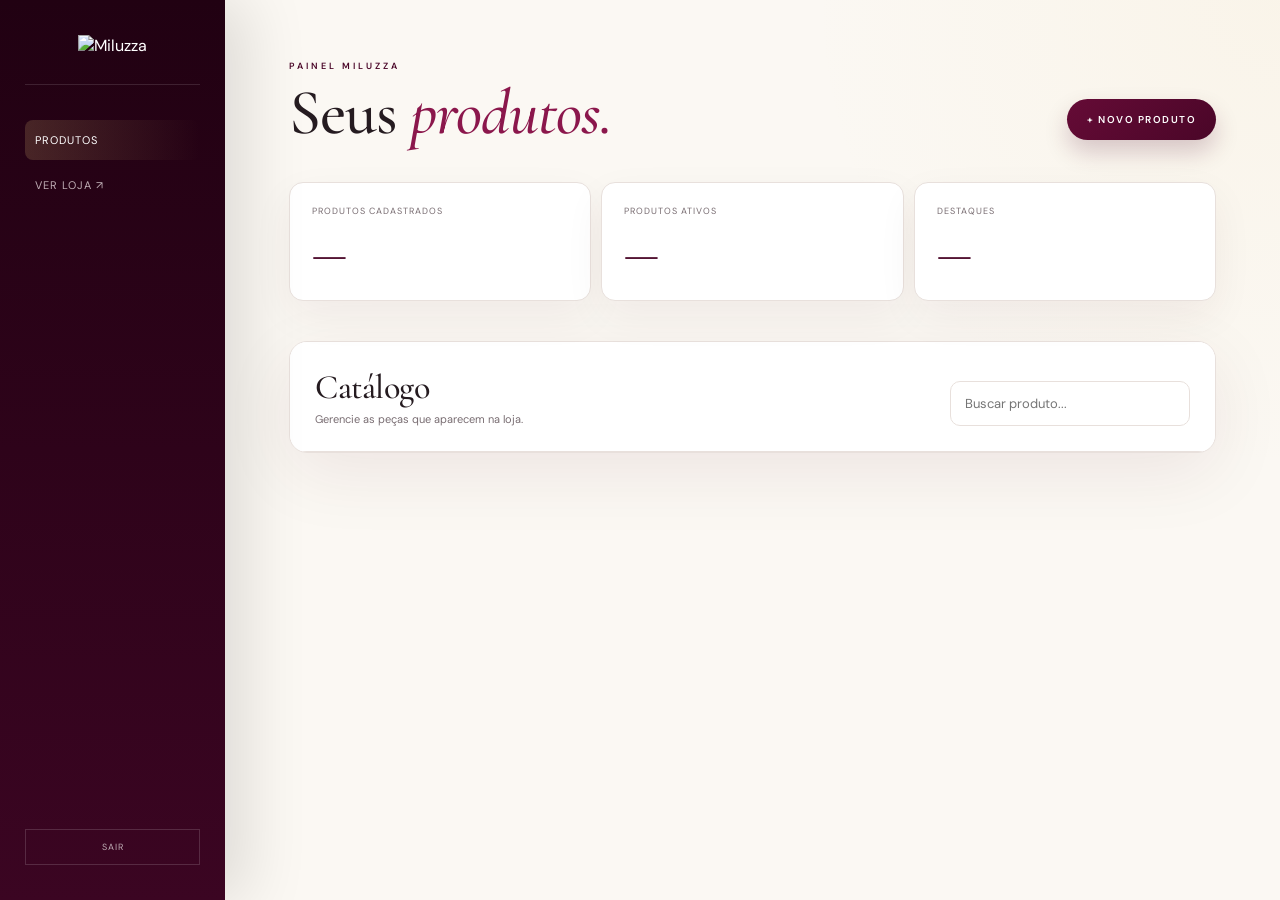
==== admin/index.html @ e1907a56 "Recuperacao completa do projeto Miluzza" ====
<!DOCTYPE html>
<html lang="pt-BR">
<head>
<meta charset="UTF-8">
<meta name="viewport" content="width=device-width, initial-scale=1.0">
<title>Miluzza · Painel administrativo</title>
<link rel="preconnect" href="https://fonts.googleapis.com">
<link rel="preconnect" href="https://fonts.gstatic.com" crossorigin>
<link href="https://fonts.googleapis.com/css2?family=Cormorant+Garamond:wght@400;500;600&family=DM+Sans:wght@400;500;600&display=swap" rel="stylesheet">
<link rel="stylesheet" href="admin.css">
</head>
<body class="admin-page">
<aside class="sidebar">
  <div class="side-logo"><img src="../assets/images/logo-transparent.png" alt="Miluzza"></div>
  <nav>
    <a class="active" href="#produtos">Produtos</a>
    <a href="../index.html" target="_blank">Ver loja ↗</a>
  </nav>
  <button id="logoutBtn" class="logout">Sair</button>
</aside>

<main class="admin-main">
  <header class="admin-header">
    <div>
      <p class="eyebrow dark">PAINEL MILUZZA</p>
      <h1>Seus <em>produtos.</em></h1>
    </div>
    <button id="newProductBtn" class="admin-btn">+ Novo produto</button>
  </header>

  <section class="stats">
    <div><span>Produtos cadastrados</span><strong id="totalProducts">—</strong></div>
    <div><span>Produtos ativos</span><strong id="activeProducts">—</strong></div>
    <div><span>Destaques</span><strong id="featuredProducts">—</strong></div>
  </section>

  <section class="products-panel" id="produtos">
    <div class="panel-top">
      <div>
        <h2>Catálogo</h2>
        <p>Gerencie as peças que aparecem na loja.</p>
      </div>
      <input id="adminSearch" type="search" placeholder="Buscar produto...">
    </div>
    <div id="productList" class="admin-product-list"></div>
  </section>
</main>

<div class="modal" id="productModal">
  <div class="modal-card">
    <button class="modal-close" id="closeModal">×</button>
    <p class="eyebrow dark">CADASTRAR / EDITAR</p>
    <h2 id="modalTitle">Novo <em>produto</em></h2>
    <form id="productForm">
      <input type="hidden" id="productId">
      <div class="form-grid">
        <label>Nome do produto<input id="name" required placeholder="Ex.: Colar Riviera"></label>
        <label>Categoria
          <select id="category" required>
            <option value="">Selecione</option>
            <option>Colares</option><option>Brincos</option><option>Anéis</option><option>Pulseiras</option>
          </select>
        </label>
        <label>Preço<input id="price" required placeholder="R$ 149,90"></label>
        <label>
  Imagem do produto
  <input
    id="image"
    required
    readonly
    placeholder="A URL será preenchida automaticamente"
  >
</label>
      </div>

<div class="cloudinary-box">
  <div>
    <strong>Imagem do produto</strong>
    <small>
      Escolha uma foto do produto. Ela será enviada automaticamente
      para o Cloudinary.
    </small>
  </div>

  <input
    type="file"
    id="cloudinaryFile"
    accept="image/jpeg,image/png,image/webp"
    hidden
  >

  <button
    type="button"
    id="cloudinaryBtn"
    class="secondary-btn">
    Escolher foto
  </button>

  <p id="cloudinaryMessage"></p>

  <div id="imagePreview" style="display:none;">
    <img
      id="imagePreviewImg"
      alt="Pré-visualização da imagem"
      style="max-width:180px;border-radius:12px;margin-top:12px;">
  </div>
</div>

      <label>Descrição<textarea id="description" rows="4" placeholder="Descreva a peça..."></textarea></label>

      <div class="check-grid">
        <label class="check"><input type="checkbox" id="featured"> Produto em destaque</label>
        <label class="check"><input type="checkbox" id="newProduct"> Produto novo</label>
        <label class="check"><input type="checkbox" id="active" checked> Produto ativo na loja</label>
      </div>

      <p class="form-message" id="formMessage"></p>
      <div class="modal-actions">
        <button type="button" class="secondary-btn" id="cancelBtn">Cancelar</button>
        <button type="submit" class="admin-btn">Salvar produto <span>→</span></button>
      </div>
    </form>
  </div>
</div>

<script type="module" src="admin.js?v=3"></script>
</body>
</html>
---- admin/admin.css ----
*{box-sizing:border-box;margin:0;padding:0}
:root{--wine:#4a0628;--wine2:#650b36;--deep:#210112;--gold:#e9c778;--cream:#fbf8f3;--ink:#251b20;--muted:#786c71;--line:#e8e0dc}
body{font-family:"DM Sans",sans-serif;color:var(--ink);background:var(--cream)}
button,input,select,textarea{font:inherit}button{cursor:pointer}a{text-decoration:none;color:inherit}
.eyebrow{font-size:9px;letter-spacing:3px;color:var(--gold);font-weight:600;margin-bottom:14px}.eyebrow.dark{color:var(--wine)}
.login-page{min-height:100vh;background:radial-gradient(circle at 50% 35%,#680d3b,#35031e 65%,#210112);display:flex;align-items:center;justify-content:center;padding:25px;color:white}
.login-shell{width:min(450px,100%);text-align:center}.login-brand{margin-bottom:22px}.login-brand img{width:170px;height:78px;object-fit:cover}.login-card{background:rgba(255,255,255,.97);color:var(--ink);padding:42px 38px;text-align:left;box-shadow:0 30px 100px rgba(0,0,0,.3)}.login-card h1{font:500 52px/0.85 "Cormorant Garamond";margin-bottom:20px}.login-card h1 em{font-style:italic;color:var(--wine)}.login-copy{font-size:12px;color:var(--muted);margin-bottom:30px}label{display:flex;flex-direction:column;gap:8px;font-size:10px;text-transform:uppercase;letter-spacing:1px;font-weight:600;margin-bottom:18px}input,select,textarea{border:1px solid var(--line);background:white;padding:13px 14px;outline:none;color:var(--ink);font-size:13px;text-transform:none;letter-spacing:0}input:focus,select:focus,textarea:focus{border-color:var(--wine)}textarea{resize:vertical}.admin-btn{border:0;background:var(--wine);color:white;padding:14px 20px;font-size:10px;text-transform:uppercase;letter-spacing:1.5px;font-weight:600;display:inline-flex;align-items:center;gap:24px}.admin-btn:hover{background:var(--wine2)}.admin-btn span{font-size:17px}.login-card .admin-btn{width:100%;justify-content:center;margin-top:5px}.form-message{font-size:11px;color:var(--wine);margin-top:12px;min-height:15px}.back-store{display:block;color:#c9b7c0;font-size:10px;text-transform:uppercase;letter-spacing:1px;margin-top:20px}
.admin-page{min-height:100vh;display:flex}.sidebar{width:225px;background:var(--deep);color:white;min-height:100vh;position:fixed;left:0;top:0;padding:35px 25px;display:flex;flex-direction:column}.side-logo{border-bottom:1px solid rgba(255,255,255,.12);padding-bottom:28px}.side-logo img{width:130px;height:60px;object-fit:cover}.sidebar nav{display:flex;flex-direction:column;gap:5px;margin-top:35px}.sidebar nav a{padding:13px 10px;color:#bfaeb5;font-size:11px;text-transform:uppercase;letter-spacing:1px}.sidebar nav a.active,.sidebar nav a:hover{color:white;background:rgba(255,255,255,.07)}.logout{margin-top:auto;border:1px solid rgba(255,255,255,.15);background:none;color:#bfaeb5;padding:11px;text-transform:uppercase;letter-spacing:1px;font-size:9px}.logout:hover{color:white;border-color:rgba(255,255,255,.4)}
.admin-main{margin-left:225px;width:calc(100% - 225px);padding:60px clamp(25px,5vw,75px)}.admin-header{display:flex;justify-content:space-between;align-items:end;gap:25px;margin-bottom:42px}.admin-header h1{font:500 clamp(45px,5vw,65px)/.85 "Cormorant Garamond"}.admin-header h1 em{font-style:italic;color:var(--wine)}
.stats{display:grid;grid-template-columns:repeat(3,1fr);gap:10px;margin-bottom:40px}.stats div{background:white;border:1px solid var(--line);padding:22px}.stats span{display:block;color:var(--muted);font-size:9px;text-transform:uppercase;letter-spacing:1px;margin-bottom:10px}.stats strong{font:500 38px "Cormorant Garamond";color:var(--wine)}
.products-panel{background:white;border:1px solid var(--line)}.panel-top{padding:25px;border-bottom:1px solid var(--line);display:flex;align-items:end;justify-content:space-between;gap:20px}.panel-top h2{font:500 34px "Cormorant Garamond"}.panel-top p{font-size:11px;color:var(--muted);margin-top:4px}.panel-top input{width:240px}.admin-product-list{padding:0 20px}.admin-product-row{display:grid;grid-template-columns:60px 1fr 130px 80px 160px;gap:18px;align-items:center;padding:15px 5px;border-bottom:1px solid var(--line)}.admin-product-row:last-child{border-bottom:0}.admin-thumb{width:58px;height:58px;background:#eee;overflow:hidden}.admin-thumb img{width:100%;height:100%;object-fit:cover}.admin-product-name strong{display:block;font:500 22px "Cormorant Garamond"}.admin-product-name span{display:block;font-size:9px;text-transform:uppercase;letter-spacing:1px;color:var(--muted);margin-top:3px}.admin-price{font-size:11px;color:var(--wine);font-weight:600}.status{font-size:9px;text-transform:uppercase;letter-spacing:1px}.status.on{color:#367a55}.status.off{color:#a15d5d}.row-actions{display:flex;gap:6px;justify-content:flex-end}.row-actions button,.secondary-btn{border:1px solid var(--line);background:white;padding:9px 10px;font-size:9px;text-transform:uppercase;letter-spacing:.7px}.row-actions button:hover,.secondary-btn:hover{border-color:var(--wine);color:var(--wine)}.row-actions .danger:hover{color:#9a3333;border-color:#9a3333}.empty-state{padding:70px 20px;text-align:center;color:var(--muted);display:flex;flex-direction:column;gap:8px;font-size:12px}.empty-state strong{font:500 27px "Cormorant Garamond";color:var(--ink)}
.modal{position:fixed;inset:0;background:rgba(33,1,18,.75);z-index:100;display:none;align-items:center;justify-content:center;padding:20px;overflow:auto}.modal.open{display:flex}.modal-card{width:min(760px,100%);background:var(--cream);padding:38px;position:relative;max-height:95vh;overflow:auto}.modal-card h2{font:500 43px "Cormorant Garamond";margin-bottom:25px}.modal-card h2 em{font-style:italic;color:var(--wine)}.modal-close{position:absolute;right:20px;top:15px;border:0;background:none;font-size:30px;color:var(--muted)}.form-grid{display:grid;grid-template-columns:1fr 1fr;gap:0 15px}.form-grid label{min-width:0}.cloudinary-box{border:1px dashed #cdbec3;background:#f8f3f0;padding:16px;margin-bottom:18px;display:flex;align-items:center;gap:18px}.cloudinary-box>div{flex:1}.cloudinary-box strong{display:block;font-size:11px;text-transform:uppercase;letter-spacing:1px}.cloudinary-box small{display:block;color:var(--muted);font-size:9px;line-height:1.5;margin-top:5px}.cloudinary-box p{font-size:9px;color:var(--wine)}.check-grid{display:flex;gap:20px;flex-wrap:wrap}.check{flex-direction:row;align-items:center;text-transform:none;letter-spacing:0;font-size:10px}.check input{width:15px;height:15px}.modal-actions{display:flex;justify-content:flex-end;gap:10px;margin-top:20px}.modal-actions .admin-btn{min-width:160px;justify-content:center}

@media(max-width:850px){.sidebar{width:72px;padding:20px 10px}.side-logo img{width:52px;height:48px}.sidebar nav a{font-size:0;text-align:center}.sidebar nav a:before{content:"•";font-size:20px}.sidebar nav a.active:before{color:var(--gold)}.logout{font-size:0}.logout:before{content:"↪";font-size:17px}.admin-main{margin-left:72px;width:calc(100% - 72px);padding:35px 20px}.admin-product-row{grid-template-columns:55px 1fr 90px}.admin-product-row .status,.admin-product-row .row-actions{grid-column:auto}.panel-top{display:block}.panel-top input{margin-top:15px;width:100%}}
@media(max-width:600px){.admin-header{display:block}.admin-header .admin-btn{margin-top:20px}.stats{grid-template-columns:1fr}.admin-product-row{grid-template-columns:50px 1fr;gap:10px}.admin-price{grid-column:2}.status{grid-column:2}.row-actions{grid-column:2;justify-content:flex-start}.form-grid{grid-template-columns:1fr}.modal-card{padding:28px 20px}.cloudinary-box{display:block}.cloudinary-box .secondary-btn{margin-top:12px}.login-card{padding:32px 25px}}


/* ===============================
   MILUZZA ADMIN LUXURY FINISH
================================ */

body.admin-page{
    background:
    radial-gradient(circle at top right, rgba(233,199,120,.08), transparent 30%),
    var(--cream);
}


/* SIDEBAR PREMIUM */

.sidebar{
    background:
    linear-gradient(180deg,#210112,#3b0522);
    box-shadow:20px 0 60px rgba(0,0,0,.12);
}

.side-logo{
    text-align:center;
}

.sidebar nav a{
    border-radius:8px;
    transition:.3s;
}

.sidebar nav a.active,
.sidebar nav a:hover{
    background:linear-gradient(
        90deg,
        rgba(233,199,120,.18),
        transparent
    );
    color:white;
}


/* HEADER */

.admin-header{
    position:relative;
}

.admin-header h1{
    letter-spacing:-1px;
}

.admin-header h1 em{
    color:#8b174c;
}


/* ESTATÍSTICAS */

.stats div{
    border-radius:14px;
    transition:.3s;
    box-shadow:0 15px 40px rgba(74,6,40,.06);
}

.stats div:hover{
    transform:translateY(-5px);
    box-shadow:0 25px 60px rgba(74,6,40,.12);
}

.stats strong{
    font-size:42px;
}


/* PAINEL PRODUTOS */

.products-panel{
    border-radius:18px;
    overflow:hidden;
    box-shadow:
    0 20px 70px rgba(74,6,40,.08);
}


.panel-top{
    background:white;
}


.panel-top h2{
    letter-spacing:-.5px;
}


/* LINHAS DE PRODUTO */

.admin-product-row{
    transition:.25s;
}

.admin-product-row:hover{
    background:#fcf8f4;
}


.admin-thumb{
    border-radius:12px;
    box-shadow:
    0 10px 25px rgba(0,0,0,.08);
}


/* BOTÕES */

.admin-btn{
    border-radius:30px;
    background:
    linear-gradient(
    135deg,
    #650b36,
    #4a0628
    );
    box-shadow:
    0 12px 25px rgba(74,6,40,.2);
}

.admin-btn:hover{
    transform:translateY(-2px);
}


/* MODAL */

.modal-card{
    border-radius:22px;
    box-shadow:
    0 40px 100px rgba(0,0,0,.35);
}


.modal-close{
    width:40px;
    height:40px;
    border-radius:50%;
}

.modal-close:hover{
    background:#eee4df;
}


/* INPUTS */

input,
select,
textarea{
    border-radius:10px;
    transition:.25s;
}

input:focus,
select:focus,
textarea:focus{
    box-shadow:
    0 0 0 3px rgba(233,199,120,.25);
}


/* CLOUDINARY */

.cloudinary-box{
    border-radius:14px;
    background:#fffaf5;
}


/* LOGIN */

.login-card{
    border-radius:24px;
}

.login-card .admin-btn{
    border-radius:30px;
}

.login-shell:before{
    content:"";
    position:absolute;
}

body{
    outline:10px solid red !important;
}
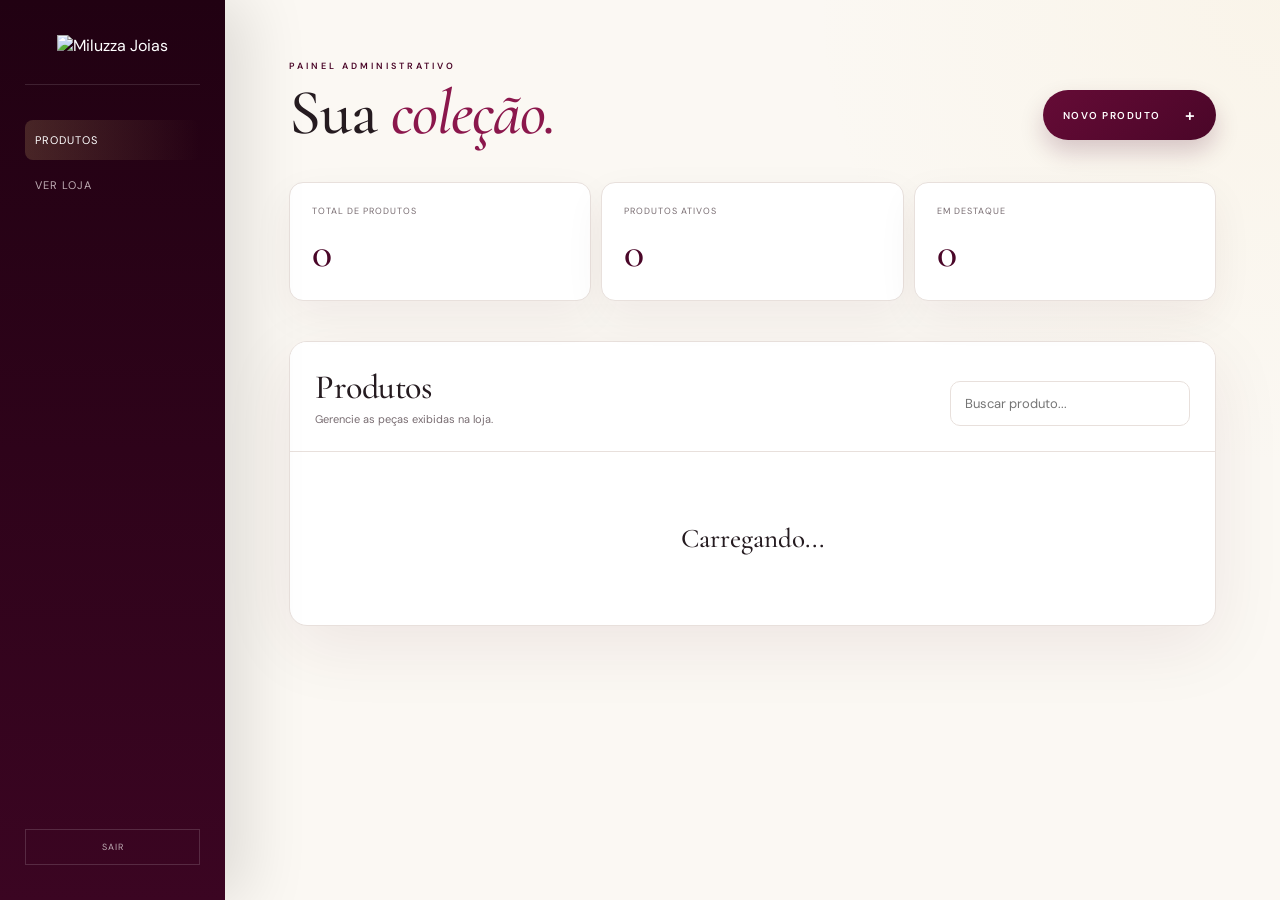
==== commit 3e4533a4: "Corrige painel administrativo Miluzza" ====
--- a/admin/index.html
+++ b/admin/index.html
@@ -1,128 +1,548 @@
 <!DOCTYPE html>
 <html lang="pt-BR">
+
 <head>
-<meta charset="UTF-8">
-<meta name="viewport" content="width=device-width, initial-scale=1.0">
-<title>Miluzza · Painel administrativo</title>
-<link rel="preconnect" href="https://fonts.googleapis.com">
-<link rel="preconnect" href="https://fonts.gstatic.com" crossorigin>
-<link href="https://fonts.googleapis.com/css2?family=Cormorant+Garamond:wght@400;500;600&family=DM+Sans:wght@400;500;600&display=swap" rel="stylesheet">
-<link rel="stylesheet" href="admin.css">
+
+    <meta charset="UTF-8">
+
+    <meta
+        name="viewport"
+        content="width=device-width, initial-scale=1.0"
+    >
+
+    <title>Miluzza · Administração</title>
+
+    <link rel="preconnect" href="https://fonts.googleapis.com">
+
+    <link
+        rel="preconnect"
+        href="https://fonts.gstatic.com"
+        crossorigin
+    >
+
+    <link
+        href="https://fonts.googleapis.com/css2?family=Cormorant+Garamond:wght@400;500;600&family=DM+Sans:wght@400;500;600&display=swap"
+        rel="stylesheet"
+    >
+
+    <link
+        rel="stylesheet"
+        href="admin.css"
+    >
+
 </head>
+
+
 <body class="admin-page">
-<aside class="sidebar">
-  <div class="side-logo"><img src="../assets/images/logo-transparent.png" alt="Miluzza"></div>
-  <nav>
-    <a class="active" href="#produtos">Produtos</a>
-    <a href="../index.html" target="_blank">Ver loja ↗</a>
-  </nav>
-  <button id="logoutBtn" class="logout">Sair</button>
-</aside>
-
-<main class="admin-main">
-  <header class="admin-header">
-    <div>
-      <p class="eyebrow dark">PAINEL MILUZZA</p>
-      <h1>Seus <em>produtos.</em></h1>
+
+
+    <!-- =====================================================
+         SIDEBAR
+    ====================================================== -->
+
+    <aside class="sidebar">
+
+        <div class="side-logo">
+
+            <img
+                src="../assets/images/logo-transparent.png"
+                alt="Miluzza Joias"
+            >
+
+        </div>
+
+
+        <nav>
+
+            <a
+                href="index.html"
+                class="active"
+            >
+                Produtos
+            </a>
+
+            <a href="../index.html">
+                Ver loja
+            </a>
+
+        </nav>
+
+
+        <button
+            type="button"
+            class="logout"
+            id="logoutBtn"
+        >
+            Sair
+        </button>
+
+    </aside>
+
+
+
+    <!-- =====================================================
+         CONTEÚDO PRINCIPAL
+    ====================================================== -->
+
+    <main class="admin-main">
+
+
+        <!-- HEADER -->
+
+        <header class="admin-header">
+
+            <div>
+
+                <p class="eyebrow dark">
+                    PAINEL ADMINISTRATIVO
+                </p>
+
+                <h1>
+                    Sua <em>coleção.</em>
+                </h1>
+
+            </div>
+
+
+            <button
+                type="button"
+                class="admin-btn"
+                id="newProductBtn"
+            >
+                Novo produto
+                <span>+</span>
+            </button>
+
+        </header>
+
+
+
+        <!-- =================================================
+             ESTATÍSTICAS
+        ================================================== -->
+
+        <section class="stats">
+
+            <div>
+
+                <span>
+                    Total de produtos
+                </span>
+
+                <strong id="totalProducts">
+                    0
+                </strong>
+
+            </div>
+
+
+            <div>
+
+                <span>
+                    Produtos ativos
+                </span>
+
+                <strong id="activeProducts">
+                    0
+                </strong>
+
+            </div>
+
+
+            <div>
+
+                <span>
+                    Em destaque
+                </span>
+
+                <strong id="featuredProducts">
+                    0
+                </strong>
+
+            </div>
+
+        </section>
+
+
+
+        <!-- =================================================
+             PRODUTOS
+        ================================================== -->
+
+        <section class="products-panel">
+
+
+            <div class="panel-top">
+
+                <div>
+
+                    <h2>
+                        Produtos
+                    </h2>
+
+                    <p>
+                        Gerencie as peças exibidas na loja.
+                    </p>
+
+                </div>
+
+
+                <input
+                    type="search"
+                    id="adminSearch"
+                    placeholder="Buscar produto..."
+                    autocomplete="off"
+                >
+
+            </div>
+
+
+
+            <div
+                class="admin-product-list"
+                id="productList"
+            >
+
+                <div class="empty-state">
+
+                    <strong>
+                        Carregando...
+                    </strong>
+
+                </div>
+
+            </div>
+
+
+        </section>
+
+
+    </main>
+
+
+
+    <!-- =====================================================
+         MODAL DE PRODUTO
+    ====================================================== -->
+
+    <div
+        class="modal"
+        id="productModal"
+    >
+
+        <div class="modal-card">
+
+
+            <button
+                type="button"
+                class="modal-close"
+                id="closeModal"
+                aria-label="Fechar"
+            >
+                ×
+            </button>
+
+
+            <h2 id="modalTitle">
+                Novo produto
+            </h2>
+
+
+            <form id="productForm">
+
+
+                <!-- ID OCULTO -->
+
+                <input
+                    type="hidden"
+                    id="productId"
+                >
+
+
+
+                <!-- DADOS DO PRODUTO -->
+
+                <div class="form-grid">
+
+
+                    <label>
+
+                        Nome do produto
+
+                        <input
+                            type="text"
+                            id="name"
+                            placeholder="Ex.: Colar Aurora"
+                            required
+                        >
+
+                    </label>
+
+
+
+                    <label>
+
+                        Categoria
+
+                        <select
+                            id="category"
+                            required
+                        >
+
+                            <option value="">
+                                Selecione
+                            </option>
+
+                            <option value="Colares">
+                                Colares
+                            </option>
+
+                            <option value="Brincos">
+                                Brincos
+                            </option>
+
+                            <option value="Anéis">
+                                Anéis
+                            </option>
+
+                            <option value="Pulseiras">
+                                Pulseiras
+                            </option>
+
+                            <option value="Conjuntos">
+                                Conjuntos
+                            </option>
+
+                            <option value="Outros">
+                                Outros
+                            </option>
+
+                        </select>
+
+                    </label>
+
+
+
+                    <label>
+
+                        Preço
+
+                        <input
+                            type="number"
+                            id="price"
+                            min="0"
+                            step="0.01"
+                            placeholder="129.90"
+                            required
+                        >
+
+                    </label>
+
+
+
+                    <label>
+
+                        Imagem
+
+                        <input
+                            type="url"
+                            id="image"
+                            placeholder="A imagem aparecerá aqui após o upload"
+                            autocomplete="off"
+                        >
+
+                    </label>
+
+
+                </div>
+
+
+
+                <!-- =================================================
+                     CLOUDINARY
+                ================================================== -->
+
+                <div class="cloudinary-box">
+
+                    <div>
+
+                        <strong>
+                            Foto do produto
+                        </strong>
+
+                        <small>
+                            Escolha uma imagem JPG, PNG ou WEBP.
+                            Ela será enviada para o Cloudinary.
+                        </small>
+
+                        <p id="cloudinaryMessage"></p>
+
+                    </div>
+
+
+                    <button
+                        type="button"
+                        class="secondary-btn"
+                        id="cloudinaryBtn"
+                    >
+                        Escolher foto
+                    </button>
+
+
+                    <input
+                        type="file"
+                        id="cloudinaryFile"
+                        accept="image/jpeg,image/png,image/webp"
+                        hidden
+                    >
+
+                </div>
+
+
+
+                <!-- PREVIEW -->
+
+                <div
+                    id="imagePreview"
+                    style="
+                        display:none;
+                        margin-bottom:20px;
+                    "
+                >
+
+                    <img
+                        id="imagePreviewImg"
+                        src=""
+                        alt="Pré-visualização"
+                        style="
+                            width:120px;
+                            height:120px;
+                            object-fit:cover;
+                            border-radius:12px;
+                            display:block;
+                        "
+                    >
+
+                </div>
+
+
+
+                <!-- DESCRIÇÃO -->
+
+                <label>
+
+                    Descrição
+
+                    <textarea
+                        id="description"
+                        rows="4"
+                        placeholder="Descreva a peça..."
+                    ></textarea>
+
+                </label>
+
+
+
+                <!-- CHECKBOXES -->
+
+                <div class="check-grid">
+
+
+                    <label class="check">
+
+                        <input
+                            type="checkbox"
+                            id="featured"
+                        >
+
+                        Produto em destaque
+
+                    </label>
+
+
+
+                    <label class="check">
+
+                        <input
+                            type="checkbox"
+                            id="newProduct"
+                        >
+
+                        Produto novo
+
+                    </label>
+
+
+
+                    <label class="check">
+
+                        <input
+                            type="checkbox"
+                            id="active"
+                            checked
+                        >
+
+                        Produto ativo na loja
+
+                    </label>
+
+
+                </div>
+
+
+
+                <!-- MENSAGEM -->
+
+                <p
+                    class="form-message"
+                    id="formMessage"
+                ></p>
+
+
+
+                <!-- AÇÕES -->
+
+                <div class="modal-actions">
+
+                    <button
+                        type="button"
+                        class="secondary-btn"
+                        id="cancelBtn"
+                    >
+                        Cancelar
+                    </button>
+
+
+                    <button
+                        type="submit"
+                        class="admin-btn"
+                    >
+                        Salvar produto
+                        <span>→</span>
+                    </button>
+
+                </div>
+
+
+            </form>
+
+
+        </div>
+
     </div>
-    <button id="newProductBtn" class="admin-btn">+ Novo produto</button>
-  </header>
-
-  <section class="stats">
-    <div><span>Produtos cadastrados</span><strong id="totalProducts">—</strong></div>
-    <div><span>Produtos ativos</span><strong id="activeProducts">—</strong></div>
-    <div><span>Destaques</span><strong id="featuredProducts">—</strong></div>
-  </section>
-
-  <section class="products-panel" id="produtos">
-    <div class="panel-top">
-      <div>
-        <h2>Catálogo</h2>
-        <p>Gerencie as peças que aparecem na loja.</p>
-      </div>
-      <input id="adminSearch" type="search" placeholder="Buscar produto...">
-    </div>
-    <div id="productList" class="admin-product-list"></div>
-  </section>
-</main>
-
-<div class="modal" id="productModal">
-  <div class="modal-card">
-    <button class="modal-close" id="closeModal">×</button>
-    <p class="eyebrow dark">CADASTRAR / EDITAR</p>
-    <h2 id="modalTitle">Novo <em>produto</em></h2>
-    <form id="productForm">
-      <input type="hidden" id="productId">
-      <div class="form-grid">
-        <label>Nome do produto<input id="name" required placeholder="Ex.: Colar Riviera"></label>
-        <label>Categoria
-          <select id="category" required>
-            <option value="">Selecione</option>
-            <option>Colares</option><option>Brincos</option><option>Anéis</option><option>Pulseiras</option>
-          </select>
-        </label>
-        <label>Preço<input id="price" required placeholder="R$ 149,90"></label>
-        <label>
-  Imagem do produto
-  <input
-    id="image"
-    required
-    readonly
-    placeholder="A URL será preenchida automaticamente"
-  >
-</label>
-      </div>
-
-<div class="cloudinary-box">
-  <div>
-    <strong>Imagem do produto</strong>
-    <small>
-      Escolha uma foto do produto. Ela será enviada automaticamente
-      para o Cloudinary.
-    </small>
-  </div>
-
-  <input
-    type="file"
-    id="cloudinaryFile"
-    accept="image/jpeg,image/png,image/webp"
-    hidden
-  >
-
-  <button
-    type="button"
-    id="cloudinaryBtn"
-    class="secondary-btn">
-    Escolher foto
-  </button>
-
-  <p id="cloudinaryMessage"></p>
-
-  <div id="imagePreview" style="display:none;">
-    <img
-      id="imagePreviewImg"
-      alt="Pré-visualização da imagem"
-      style="max-width:180px;border-radius:12px;margin-top:12px;">
-  </div>
-</div>
-
-      <label>Descrição<textarea id="description" rows="4" placeholder="Descreva a peça..."></textarea></label>
-
-      <div class="check-grid">
-        <label class="check"><input type="checkbox" id="featured"> Produto em destaque</label>
-        <label class="check"><input type="checkbox" id="newProduct"> Produto novo</label>
-        <label class="check"><input type="checkbox" id="active" checked> Produto ativo na loja</label>
-      </div>
-
-      <p class="form-message" id="formMessage"></p>
-      <div class="modal-actions">
-        <button type="button" class="secondary-btn" id="cancelBtn">Cancelar</button>
-        <button type="submit" class="admin-btn">Salvar produto <span>→</span></button>
-      </div>
-    </form>
-  </div>
-</div>
-
-<script type="module" src="admin.js?v=3"></script>
+
+
+
+    <!-- =====================================================
+         JAVASCRIPT
+    ====================================================== -->
+
+    <script
+        type="module"
+        src="admin.js"
+    ></script>
+
+
 </body>
+
 </html>
--- a/admin/admin.css
+++ b/admin/admin.css
@@ -204,6 +204,4 @@
     position:absolute;
 }
 
-body{
-    outline:10px solid red !important;
-}+b
